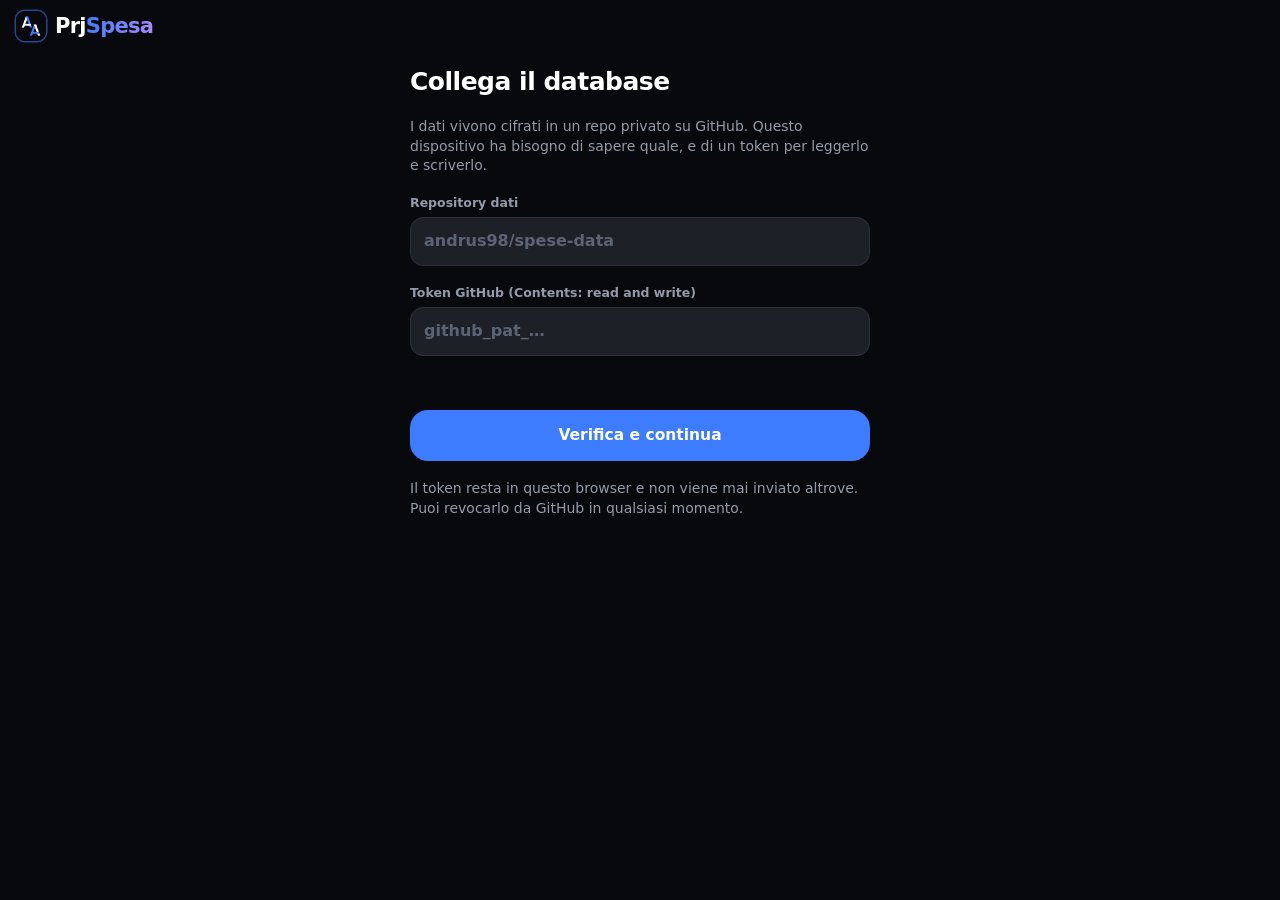
==== index.html @ e2646e6a "PrjSpesa" ====
<!doctype html>
<html lang="it">
<head>
<meta charset="utf-8">
<!-- viewport-fit=cover: senza, env(safe-area-inset-*) resta a zero e la nav
     bar finisce sotto la barra home dell'iPhone. -->
<meta name="viewport" content="width=device-width, initial-scale=1, viewport-fit=cover">
<meta http-equiv="Content-Security-Policy"
      content="default-src 'self'; connect-src 'self' https://api.github.com; img-src 'self' data:; object-src 'none'; base-uri 'none'">
<meta name="theme-color" content="#08090C">
<meta name="mobile-web-app-capable" content="yes">
<meta name="apple-mobile-web-app-capable" content="yes">
<meta name="apple-mobile-web-app-status-bar-style" content="black-translucent">
<meta name="apple-mobile-web-app-title" content="PrjSpesa">
<title>PrjSpesa</title>
<link rel="manifest" href="./manifest.webmanifest">
<!-- iOS non prende l'icona dal manifest: la vuole qui. -->
<link rel="apple-touch-icon" href="./icons/icon-180.png">
<link rel="icon" href="./icons/icon-192.png" type="image/png">
<link rel="stylesheet" href="./css/app.css">
</head>
<body>
  <div class="app">
    <div></div>
    <div class="empty-state">Avvio…</div>
    <div></div>
  </div>
  <script type="module" src="./js/app.js"></script>
</body>
</html>
---- css/app.css ----
/* Design system — scuro, fintech. Tipografia di sistema (SF Pro su iPhone,
   cioè lo stesso font delle app native). Nessun font esterno: il CSP lo
   vieterebbe, e comunque i font commerciali non sono ridistribuibili. */

:root {
  color-scheme: dark;

  /* Fondali */
  --bg: #08090C;
  --surface: #14161B;
  --surface-2: #1D2027;
  --surface-3: #262A33;
  --hairline: #2C313B;

  /* Testo */
  --text: #FFFFFF;
  --text-dim: #939BAA;
  --text-faint: #5C6474;

  /* Accento */
  --accent: #3D7BFF;
  --accent-soft: #1B2C55;
  --accent-text: #FFFFFF;
  --violet: #8B5CF6;

  --positive: #2ED573;
  --negative: #FF4757;

  /* Forma */
  --r-tile: 20px;
  --r-card: 18px;
  --r-key: 16px;
  --r-pill: 999px;

  --gap: 10px;
  --pad: 16px;

  --topbar-h: 52px;
  --tabbar-h: 58px;

  --ease: cubic-bezier(.32, .72, 0, 1);
}

* { box-sizing: border-box; -webkit-tap-highlight-color: transparent; }

html, body {
  margin: 0;
  height: 100%;
  background: var(--bg);
  color: var(--text);
  font-family: -apple-system, BlinkMacSystemFont, "SF Pro Text", system-ui, sans-serif;
  font-size: 16px;
  line-height: 1.4;
  -webkit-font-smoothing: antialiased;
  overscroll-behavior: none;
}

button { font: inherit; color: inherit; background: none; border: 0; cursor: pointer; }
input { font: inherit; color: inherit; }

/* Numeri sempre tabulari: le cifre non devono ballare mentre si digita. */
.num { font-variant-numeric: tabular-nums; letter-spacing: -.02em; }

/* ============================ Guscio ==================================== */
/* 100dvh, non 100vh: su iOS il secondo include la chrome del browser e il
   layout "quasi" entra, cioè scrolla. */

.app {
  height: 100dvh;
  display: grid;
  grid-template-rows: auto 1fr auto;
  padding-top: env(safe-area-inset-top);
  overflow: hidden;
}

.topbar {
  height: var(--topbar-h);
  display: flex;
  align-items: center;
  justify-content: space-between;
  padding: 0 var(--pad);
}

.brand { display: flex; align-items: center; gap: 9px; }
.brand-mark {
  width: 30px; height: 30px; flex: none;
  border-radius: 9px;
  /* Il marchio e' quasi nero come lo sfondo della barra: senza un contorno
     sparirebbe. Il filo blu lo stacca e lo lega all'accento dell'app. */
  box-shadow: 0 0 0 1.5px color-mix(in srgb, var(--accent) 55%, transparent);
}
.topbar h1 {
  margin: 0; font-size: 21px; font-weight: 800; letter-spacing: -.035em;
  line-height: 1.05;
}
/* La seconda meta del nome prende il gradiente del marchio: lega il titolo
   all'icona senza aggiungere un'immagine. */
.topbar h1 .accent {
  background: linear-gradient(100deg, var(--accent) 0%, #A78BFA 100%);
  -webkit-background-clip: text; background-clip: text;
  -webkit-text-fill-color: transparent; color: transparent;
}
.topbar .sub { font-size: 11.5px; color: var(--text-dim); font-weight: 600; letter-spacing: .01em; }

.icon-btn {
  width: 38px; height: 38px;
  display: grid; place-items: center;
  border-radius: var(--r-pill);
  background: var(--surface-2);
  color: var(--text-dim);
  transition: background .15s var(--ease);
}
.icon-btn:active { background: var(--surface-3); }

.screen-host { min-height: 0; overflow: hidden; display: grid; }
.screen { min-height: 0; overflow-y: auto; padding: 4px var(--pad) 0; -webkit-overflow-scrolling: touch; }

/* `hidden` deve battere i display espliciti (.tabbar è grid, .panel è grid). */
[hidden] { display: none !important; }

/* ============================ Tab bar =================================== */

.tabbar {
  display: grid;
  grid-template-columns: repeat(4, 1fr);
  height: calc(var(--tabbar-h) + env(safe-area-inset-bottom));
  padding-bottom: env(safe-area-inset-bottom);
  background: color-mix(in srgb, var(--surface) 92%, transparent);
  border-top: 1px solid var(--hairline);
  backdrop-filter: blur(20px);
}

.tab {
  display: flex; flex-direction: column; align-items: center; justify-content: center;
  gap: 3px;
  font-size: 9.5px; font-weight: 600;
  color: var(--text-faint);
  transition: color .15s var(--ease);
}
.tab svg { width: 22px; height: 22px; }
.tab[aria-selected="true"] { color: var(--accent); }

/* ============================ Griglia categorie ========================= */

/* Le tessere restano QUADRATE — la larghezza della colonna decide anche
   l'altezza — e lo spazio verticale che avanza viene distribuito in bande
   uguali sopra, sotto e fra le righe. Allungare le tessere per riempire
   l'altezza le avrebbe rese rettangoli. */
.cat-grid {
  display: grid;
  /* minmax(0, 1fr) e non 1fr: la larghezza minima automatica di una colonna
     e' quella del contenuto, e una parola lunga come "Manutenzione"
     allargherebbe la sua colonna trascinando tutte le altre fuori schermo. */
  grid-template-columns: repeat(4, minmax(0, 1fr));
  gap: var(--gap);
  height: 100%;
  align-content: space-evenly;
  padding-bottom: var(--pad);
}

/* Le categorie sono piene di violetto con testo bianco; i Canoni, che non
   registrano una spesa, sono l'inverso: fondo chiaro e segno colorato. Lo
   scambio e' il modo piu' rapido per dire "questa tessera fa un'altra cosa",
   perche' si legge prima ancora di riconoscere l'icona.
   L'ombra colorata stacca le tessere dal fondo quasi nero: senza, i bordi
   arrotondati si perdono e la griglia sembra piatta. */
.cat-tile {
  aspect-ratio: 1;
  display: flex; flex-direction: column; align-items: center; justify-content: center;
  gap: 7px;
  padding: 6px 3px;
  border-radius: var(--r-tile);
  /* Due strati: la sfumatura di base piu' una luce radiale in alto a
     sinistra. Da sola la lineare appiattisce; il riflesso obliquo da' alla
     tessera un volume che si vede anche a 83 px. */
  background:
    radial-gradient(115% 85% at 26% 10%, rgba(255, 255, 255, .34) 0%, rgba(255, 255, 255, 0) 58%),
    linear-gradient(158deg, #6D7CFF 0%, #7B4CF0 100%);
  border: 1.5px solid rgba(255, 255, 255, .18);
  color: #FFFFFF;
  box-shadow:
    0 7px 18px rgba(105, 66, 232, .42),
    inset 0 1px 0 rgba(255, 255, 255, .30),
    inset 0 -8px 14px rgba(48, 20, 120, .30);
  transition: transform .12s var(--ease), box-shadow .12s var(--ease), background .12s var(--ease);
}
.cat-tile:active {
  transform: scale(.94);
  background:
    radial-gradient(115% 85% at 26% 10%, rgba(255, 255, 255, .20) 0%, rgba(255, 255, 255, 0) 58%),
    linear-gradient(158deg, #5A69E8 0%, #6739D6 100%);
  box-shadow: 0 2px 7px rgba(105, 66, 232, .34), inset 0 -4px 10px rgba(48, 20, 120, .34);
}
.cat-tile svg { width: 26px; height: 26px; color: #FFFFFF; }

.cat-tile .label {
  font-size: 11.5px; font-weight: 800; line-height: 1.12;
  letter-spacing: -.01em;
  text-align: center; color: #FFFFFF;
  /* Le etichette arrivano dai dati e possono essere lunghe: si spezzano con
     il trattino invece di allargare la tessera. */
  hyphens: auto; overflow-wrap: anywhere;
  overflow: hidden; display: -webkit-box; -webkit-line-clamp: 2; -webkit-box-orient: vertical;
}

.cat-tile.add { background: transparent; border: 1.5px dashed var(--hairline); box-shadow: none; }
.cat-tile.add svg { color: var(--text-faint); }

/* I canoni non sono una spesa che fai adesso: la tessera lo dice da sola,
   invertendo il rapporto fra fondo e segno. Etichetta dello stesso colore
   dell'icona, cosi la tessera resta una cosa sola. */
.cat-tile.special {
  /* Su una superficie chiara il volume lo fa l'OMBRA, non la luce: un
     riflesso bianco su fondo bianco e' invisibile. Qui la sfumatura scende
     verso il violetto e una velatura radiale scurisce l'angolo in basso a
     destra, cioe' il lato opposto alla luce delle altre tessere. */
  background:
    radial-gradient(105% 80% at 80% 94%, rgba(110, 63, 232, .26) 0%, rgba(110, 63, 232, 0) 62%),
    linear-gradient(165deg, #FFFFFF 0%, #F4F1FF 46%, #DED4FF 100%);
  border-color: rgba(123, 76, 240, .5);
  box-shadow:
    0 7px 18px rgba(123, 76, 240, .32),
    inset 0 1px 0 rgba(255, 255, 255, 1),
    inset 0 -9px 16px rgba(110, 63, 232, .22);
}
.cat-tile.special:active {
  background:
    radial-gradient(105% 80% at 80% 94%, rgba(110, 63, 232, .30) 0%, rgba(110, 63, 232, 0) 62%),
    linear-gradient(165deg, #EAE4FF 0%, #D2C6FF 100%);
  box-shadow: 0 2px 7px rgba(123, 76, 240, .28), inset 0 -5px 12px rgba(110, 63, 232, .26);
}
.cat-tile.special svg { color: #6E3FE8; }
.cat-tile.special .label { color: #6E3FE8; }

/* Schermi bassi: si stringe invece di traboccare. */
@media (max-height: 700px) {
  :root { --gap: 8px; --r-tile: 17px; }
  .cat-tile svg { width: 22px; height: 22px; }
  .cat-tile .label { font-size: 10px; }
}

/* ============================ Sheet di inserimento ====================== */

dialog.sheet {
  width: 100%;
  max-width: 480px;
  /* Lo stylesheet del browser impone `height: fit-content` sui dialog. Qui
     tutti i figli sono in position:absolute, quindi non fanno altezza: senza
     un'altezza esplicita il dialog collassa a 0 e il contenuto ancorato con
     `bottom: 0` finisce sopra il bordo dello schermo, invisibile. */
  height: 100dvh;
  max-height: 100dvh;
  margin: 0 auto;
  padding: 0;
  border: 0;
  background: transparent;
  color: var(--text);
  position: fixed;
  inset: 0;
}
dialog.sheet::backdrop { background: rgba(0, 0, 0, .6); backdrop-filter: blur(3px); }

.sheet-inner {
  position: absolute;
  left: 0; right: 0; bottom: 0;
  background: var(--surface);
  border-radius: 26px 26px 0 0;
  padding: 8px var(--pad) calc(12px + env(safe-area-inset-bottom));
  display: flex; flex-direction: column; gap: 12px;
  animation: rise .28s var(--ease);
}
@keyframes rise { from { transform: translateY(100%); } }

.grabber { width: 36px; height: 4px; border-radius: 2px; background: var(--surface-3); margin: 4px auto 0; }

.sheet-head { display: flex; align-items: center; gap: 10px; }
.sheet-head .chip {
  width: 34px; height: 34px; border-radius: 11px;
  background: var(--accent-soft); color: var(--accent);
  display: grid; place-items: center;
}
.sheet-head .chip svg { width: 20px; height: 20px; }
.sheet-head .name { font-size: 15px; font-weight: 700; }
.sheet-head .close { margin-left: auto; }

/* Display dell'importo */
.amount {
  display: flex; align-items: baseline; justify-content: center; gap: 4px;
  padding: 10px 0 4px;
  font-size: 44px; font-weight: 700; letter-spacing: -.03em;
}
.amount .cur { font-size: 26px; color: var(--text-faint); font-weight: 600; }
.amount .val { min-width: 1ch; }
.amount.empty .val { color: var(--text-faint); }
.amount .caret {
  width: 2px; height: 38px; background: var(--accent);
  border-radius: 1px; animation: blink 1.1s steps(1) infinite;
}
@keyframes blink { 50% { opacity: 0; } }

.amount-err { text-align: center; font-size: 12.5px; color: var(--negative); min-height: 16px; font-weight: 500; }

/* Righe a scomparsa */
.toggle-row {
  display: flex; align-items: center; gap: 8px;
  padding: 11px 13px;
  border-radius: 13px;
  background: var(--surface-2);
  font-size: 13.5px; font-weight: 600;
  width: 100%;
  text-align: left;
}
.toggle-row .val { margin-left: auto; color: var(--text-dim); font-weight: 500; }
.toggle-row svg { width: 17px; height: 17px; color: var(--text-dim); }
.toggle-row[aria-expanded="true"] { background: var(--accent-soft); color: var(--accent); }
.toggle-row[aria-expanded="true"] svg,
.toggle-row[aria-expanded="true"] .val { color: var(--accent); }

.panel { display: grid; gap: 8px; padding: 2px 0 6px; }
.panel[hidden] { display: none; }

.chips { display: flex; flex-wrap: wrap; gap: 6px; }
.chip-btn {
  padding: 7px 11px; border-radius: var(--r-pill);
  background: var(--surface-2); color: var(--text-dim);
  font-size: 13px; font-weight: 600;
}
.chip-btn[aria-pressed="true"] { background: var(--accent); color: var(--accent-text); }

.field {
  width: 100%;
  padding: 12px 13px;
  border-radius: 13px;
  border: 1px solid var(--hairline);
  background: var(--surface-2);
  font-size: 16px; /* mai sotto 16: iOS zooma sul focus */
}
.field::placeholder { color: var(--text-faint); }
.field:focus { outline: none; border-color: var(--accent); }

/* ============================ Tastierino ================================ */
/* Tastierino nostro, non quello di iOS: il tastierino numerico di sistema non
   ha il tasto Invio, e la tastiera di sistema coprirebbe il pulsante di
   conferma. Con il nostro, il tasto di conferma sta sempre dove sta il pollice. */

.keypad { display: grid; grid-template-columns: repeat(3, 1fr); gap: 8px; }

.key {
  height: 52px;
  border-radius: var(--r-key);
  background: var(--surface-2);
  font-size: 23px; font-weight: 600;
  font-variant-numeric: tabular-nums;
  display: grid; place-items: center;
  transition: background .1s var(--ease), transform .1s var(--ease);
  user-select: none;
}
.key:active { background: var(--surface-3); transform: scale(.96); }
.key svg { width: 24px; height: 24px; }

.confirm {
  height: 52px;
  border-radius: var(--r-key);
  background: var(--accent);
  color: var(--accent-text);
  font-size: 16px; font-weight: 700;
  display: grid; place-items: center;
  transition: opacity .15s var(--ease), transform .1s var(--ease);
}
.confirm:active { transform: scale(.98); }
.confirm:disabled { opacity: .3; }
.confirm.busy { opacity: .6; }

/* ============================ Setup ===================================== */

.setup { max-width: 460px; margin: 0 auto; padding: 8px 0 32px; display: grid; gap: 18px; }
.setup h2 { margin: 0; font-size: 25px; font-weight: 700; letter-spacing: -.02em; }
.setup p { margin: 0; color: var(--text-dim); font-size: 14px; }
.setup label { display: grid; gap: 6px; font-size: 12.5px; font-weight: 600; color: var(--text-dim); }

.warn {
  padding: 13px; border-radius: var(--r-card);
  background: color-mix(in srgb, var(--negative) 12%, transparent);
  border: 1px solid color-mix(in srgb, var(--negative) 30%, transparent);
  font-size: 13px; color: #FFC9CE;
}

.btn {
  padding: 15px; border-radius: var(--r-card);
  background: var(--accent); color: var(--accent-text);
  font-size: 15.5px; font-weight: 700; width: 100%;
}
.btn:disabled { opacity: .35; }
.btn.ghost { background: var(--surface-2); color: var(--text); }

.status { font-size: 13px; min-height: 18px; }
.status.ok { color: var(--positive); }
.status.ko { color: var(--negative); }
.status.wait { color: var(--text-dim); }

/* ============================ Vari ====================================== */

.empty-state { text-align: center; color: var(--text-faint); padding: 48px 20px; font-size: 14px; }

.toast {
  position: fixed;
  left: 50%; transform: translateX(-50%);
  bottom: calc(var(--tabbar-h) + env(safe-area-inset-bottom) + 14px);
  padding: 11px 17px; border-radius: var(--r-pill);
  background: var(--surface-3); color: var(--text);
  font-size: 13.5px; font-weight: 600;
  box-shadow: 0 8px 28px rgba(0, 0, 0, .5);
  animation: toast-in .25s var(--ease);
  z-index: 10;
}
.toast.ko { background: var(--negative); }
@keyframes toast-in { from { opacity: 0; transform: translate(-50%, 10px); } }

@media (prefers-reduced-motion: reduce) {
  *, *::before, *::after { animation-duration: .01ms !important; transition-duration: .01ms !important; }
}

/* ============================ Riepilogo ================================= */

.period { display: flex; align-items: center; justify-content: space-between; padding: 2px 0 12px; }
.period-label { font-size: 17px; font-weight: 700; letter-spacing: -.01em; text-transform: capitalize; }

.summary-body { display: grid; gap: 10px; padding-bottom: 24px; }

.card { background: var(--surface); border-radius: var(--r-card); padding: 14px; }
.card-label { font-size: 11.5px; font-weight: 600; color: var(--text-dim); text-transform: uppercase; letter-spacing: .05em; }
.card-value { font-size: 22px; font-weight: 700; margin-top: 3px; letter-spacing: -.02em; }
.card-value.pos { color: var(--positive); }
.card-value.neg { color: var(--negative); }

.card.hero { background: linear-gradient(140deg, var(--accent) 0%, #6C4BFF 100%); }
.card.hero .card-label { color: rgba(255, 255, 255, .75); }
.card.hero .card-value { font-size: 34px; }
.card-delta { font-size: 12px; font-weight: 600; margin-top: 6px; color: rgba(255, 255, 255, .8); }

.kpi-row { display: grid; grid-template-columns: repeat(2, 1fr); gap: 10px; }
.kpi-row.three { grid-template-columns: repeat(3, 1fr); }
.kpi-row.three .card-value { font-size: 15px; }
.kpi-row.three .card-label { font-size: 10px; }

.block { margin-top: 8px; }
.block-title { font-size: 11.5px; font-weight: 700; color: var(--text-dim);
               text-transform: uppercase; letter-spacing: .06em; margin: 0 2px 7px; }
.block-body { background: var(--surface); border-radius: var(--r-card); padding: 4px 14px; }
.block-body.stack { display: grid; gap: 12px; padding: 14px; }

.line { display: flex; align-items: center; justify-content: space-between; gap: 12px;
        padding: 11px 0; border-bottom: 1px solid var(--hairline); }
.line:last-child { border-bottom: 0; }
.line-label { font-size: 14px; color: var(--text-dim); overflow: hidden; text-overflow: ellipsis; white-space: nowrap; }
.line-value { font-size: 14.5px; font-weight: 600; white-space: nowrap; }
.line-value.pos { color: var(--positive); }
.line-value.neg { color: var(--negative); }

.cat-row { display: flex; align-items: center; gap: 11px; padding: 10px 0;
           border-bottom: 1px solid var(--hairline); }
.cat-row:last-child { border-bottom: 0; }
.cat-ico { width: 32px; height: 32px; flex: none; border-radius: 10px; display: grid; place-items: center;
           background: var(--surface-2); color: var(--accent); }
.cat-ico svg { width: 18px; height: 18px; }
.cat-main { flex: 1; min-width: 0; }
.cat-top { display: flex; justify-content: space-between; gap: 10px; font-size: 14px; font-weight: 600; }
.bar { display: block; height: 4px; border-radius: 2px; background: var(--surface-3); margin-top: 6px; overflow: hidden; }
.bar-fill { display: block; height: 100%; border-radius: 2px; background: var(--accent); }

/* ============================ Impostazioni ============================== */

dialog.sheet.full { }
.sheet-full-inner {
  position: absolute; inset: 0;
  background: var(--bg);
  padding: calc(10px + env(safe-area-inset-top)) var(--pad) calc(20px + env(safe-area-inset-bottom));
  display: flex; flex-direction: column; gap: 10px;
  overflow-y: auto;
  animation: rise .28s var(--ease);
}
.settings-body { display: grid; gap: 14px; }

.hint { margin: 0; font-size: 12.5px; color: var(--text-dim); line-height: 1.45; }

.inline-field { display: flex; align-items: center; justify-content: space-between; gap: 12px;
                font-size: 13.5px; font-weight: 600; color: var(--text-dim); }
.field.small { width: 42%; padding: 9px 11px; text-align: right; font-size: 16px; }
select.field { -webkit-appearance: none; appearance: none; }

.recurring-row { border-bottom: 1px solid var(--hairline); padding-bottom: 12px; }
.recurring-head { display: flex; align-items: center; justify-content: space-between; font-size: 14px; font-weight: 700; margin-bottom: 8px; }
.recurring-head .icon-btn { width: 30px; height: 30px; }
.recurring-head .icon-btn svg { width: 16px; height: 16px; }
.recurring-fields { display: grid; gap: 8px; }

.btn.ghost { display: flex; align-items: center; justify-content: center; gap: 8px; }
.btn svg, .btn-ico svg { width: 18px; height: 18px; }
.btn.ghost.danger { color: var(--negative); }

/* ============================ Movimenti ================================= */

.movements-total { display: flex; justify-content: space-between; align-items: baseline;
                   font-size: 12.5px; color: var(--text-dim); font-weight: 600; padding: 0 2px 8px; }
.movements-total .num { font-size: 15px; color: var(--text); }

.movements { display: grid; gap: 6px; }

.mov { display: flex; align-items: center; gap: 11px; width: 100%; text-align: left;
       padding: 10px 12px; border-radius: 14px; background: var(--surface);
       transition: background .12s var(--ease); }
.mov:active { background: var(--surface-2); }
.mov-main { flex: 1; min-width: 0; display: grid; }
.mov-title { font-size: 14.5px; font-weight: 600; overflow: hidden; text-overflow: ellipsis; white-space: nowrap; }
.mov-sub { font-size: 11.5px; color: var(--text-dim); overflow: hidden; text-overflow: ellipsis; white-space: nowrap; }
.mov-amount { font-size: 15px; font-weight: 700; white-space: nowrap; }

.export-zone { padding: 20px 0 24px; }

/* Barra d'errore: su iPhone non c'è una console, quindi gli errori non
   gestiti devono comparire a schermo. Si chiude toccandola. */
.errorbar {
  position: fixed; left: 0; right: 0; bottom: 0; z-index: 100;
  padding: 12px 16px calc(12px + env(safe-area-inset-bottom));
  background: var(--negative); color: #fff;
  font-size: 12.5px; font-weight: 600; line-height: 1.35;
  word-break: break-word;
}

/* Azioni che non devono invitare al tocco: larghezza contenuta, allineate a
   sinistra come una voce di menu, non come un pulsante primario. */
.btn.compact { width: auto; padding: 11px 18px; font-size: 14px; justify-self: center; }

/* Righe dell'anno, nella schermata Entrate: sono pulsanti, ma devono leggersi
   come righe di una lista. */
.line.as-button { width: 100%; text-align: left; }
.line.as-button:active { background: var(--surface-2); }
.line.as-button.current .line-label { color: var(--text); font-weight: 700; }
.line-value.muted { color: var(--text-faint); font-weight: 500; }

.recurring-when { font-size: 11.5px; color: var(--text-dim); font-weight: 500; margin-left: auto; }
.recurring-head .cat-ico { width: 28px; height: 28px; }
.recurring-head .cat-ico svg { width: 16px; height: 16px; }
.recurring-head .icon-btn { margin-left: 10px; }
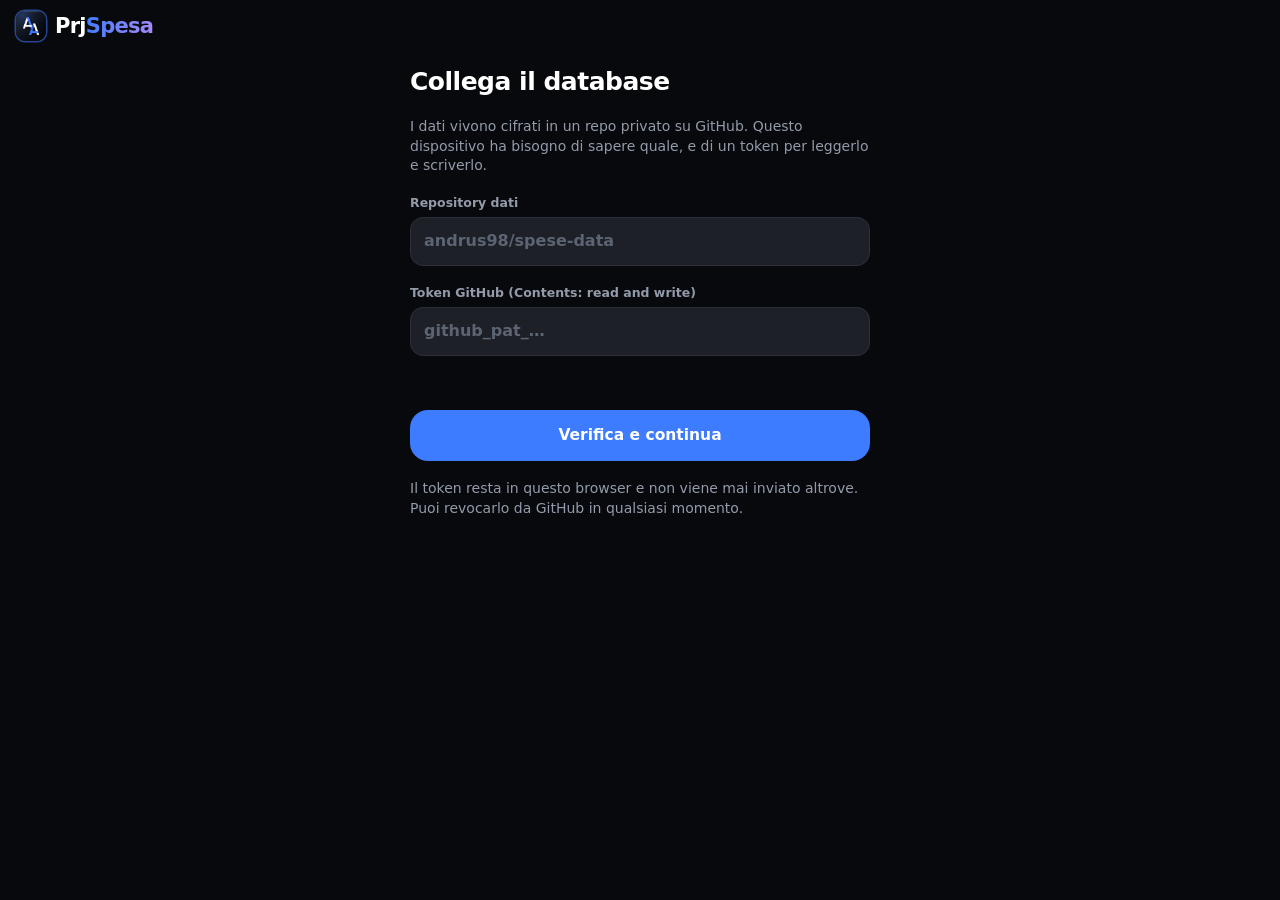
==== commit a90941fb: "Improvements, logo, update button, zoom disabled" ====
--- a/index.html
+++ b/index.html
@@ -3,8 +3,12 @@
 <head>
 <meta charset="utf-8">
 <!-- viewport-fit=cover: senza, env(safe-area-inset-*) resta a zero e la nav
-     bar finisce sotto la barra home dell'iPhone. -->
-<meta name="viewport" content="width=device-width, initial-scale=1, viewport-fit=cover">
+     bar finisce sotto la barra home dell'iPhone.
+     user-scalable=no: e' un'app, non un documento. Lo zoom qui non serve a
+     leggere, serve solo a sballare il layout con un doppio tocco storto sulla
+     griglia. Safari lo ignora in una scheda normale ma lo rispetta in
+     modalita' standalone, cioe' proprio dove l'app vive. -->
+<meta name="viewport" content="width=device-width, initial-scale=1, maximum-scale=1, user-scalable=no, viewport-fit=cover">
 <meta http-equiv="Content-Security-Policy"
       content="default-src 'self'; connect-src 'self' https://api.github.com; img-src 'self' data:; object-src 'none'; base-uri 'none'">
 <meta name="theme-color" content="#08090C">
--- a/css/app.css
+++ b/css/app.css
@@ -41,7 +41,10 @@
   --ease: cubic-bezier(.32, .72, 0, 1);
 }
 
-* { box-sizing: border-box; -webkit-tap-highlight-color: transparent; }
+/* touch-action: manipulation toglie lo zoom da doppio tocco. Serve QUI e non
+   solo nel viewport perche' e' l'unica cosa che elimina anche l'attesa di
+   ~300 ms con cui il browser aspetta il secondo tocco. */
+* { box-sizing: border-box; -webkit-tap-highlight-color: transparent; touch-action: manipulation; }
 
 html, body {
   margin: 0;
@@ -53,6 +56,12 @@
   line-height: 1.4;
   -webkit-font-smoothing: antialiased;
   overscroll-behavior: none;
+  /* Solo scorrimento: pan-x pan-y esclude la pinch, che `manipulation`
+     lascerebbe passare. Il browser interseca i valori risalendo gli
+     antenati, quindi imporlo qui vale per tutta la pagina. */
+  touch-action: pan-x pan-y;
+  /* Senza questo iOS ingrandisce da solo il testo in landscape. */
+  -webkit-text-size-adjust: 100%;
 }
 
 button { font: inherit; color: inherit; background: none; border: 0; cursor: pointer; }
@@ -124,7 +133,12 @@
   display: grid;
   grid-template-columns: repeat(4, 1fr);
   height: calc(var(--tabbar-h) + env(safe-area-inset-bottom));
-  padding-bottom: env(safe-area-inset-bottom);
+  /* Non tutto l'inset: la barra home dell'iPhone e' una striscia sottile in
+     fondo a un'area di sicurezza generosa, e riservarla per intero lasciava
+     le icone alte con una fascia vuota sotto. Se ne restituisce una parte al
+     contenuto, tenendo comunque libera la striscia. Su un browser senza
+     notch l'inset e' 0 e la max() impedisce un padding negativo. */
+  padding-bottom: max(0px, calc(env(safe-area-inset-bottom) - 10px));
   background: color-mix(in srgb, var(--surface) 92%, transparent);
   border-top: 1px solid var(--hairline);
   backdrop-filter: blur(20px);
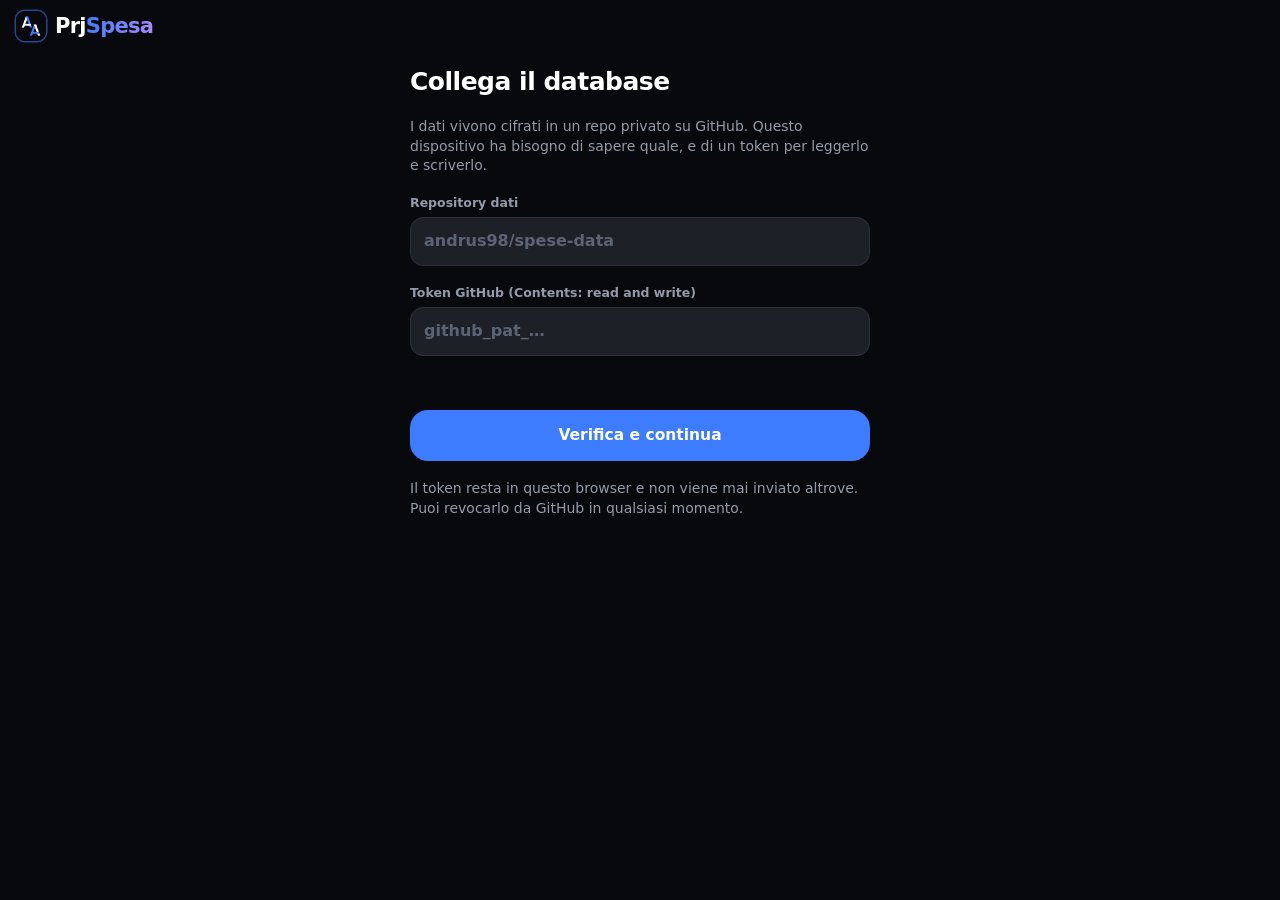
==== commit 71872617: "Ripristino allo stato di e2646e6 Si torna al commit precedente a ogni modifica sullo zoom. Con quell" ====
--- a/index.html
+++ b/index.html
@@ -3,12 +3,8 @@
 <head>
 <meta charset="utf-8">
 <!-- viewport-fit=cover: senza, env(safe-area-inset-*) resta a zero e la nav
-     bar finisce sotto la barra home dell'iPhone.
-     user-scalable=no: e' un'app, non un documento. Lo zoom qui non serve a
-     leggere, serve solo a sballare il layout con un doppio tocco storto sulla
-     griglia. Safari lo ignora in una scheda normale ma lo rispetta in
-     modalita' standalone, cioe' proprio dove l'app vive. -->
-<meta name="viewport" content="width=device-width, initial-scale=1, maximum-scale=1, user-scalable=no, viewport-fit=cover">
+     bar finisce sotto la barra home dell'iPhone. -->
+<meta name="viewport" content="width=device-width, initial-scale=1, viewport-fit=cover">
 <meta http-equiv="Content-Security-Policy"
       content="default-src 'self'; connect-src 'self' https://api.github.com; img-src 'self' data:; object-src 'none'; base-uri 'none'">
 <meta name="theme-color" content="#08090C">
--- a/css/app.css
+++ b/css/app.css
@@ -41,10 +41,7 @@
   --ease: cubic-bezier(.32, .72, 0, 1);
 }
 
-/* touch-action: manipulation toglie lo zoom da doppio tocco. Serve QUI e non
-   solo nel viewport perche' e' l'unica cosa che elimina anche l'attesa di
-   ~300 ms con cui il browser aspetta il secondo tocco. */
-* { box-sizing: border-box; -webkit-tap-highlight-color: transparent; touch-action: manipulation; }
+* { box-sizing: border-box; -webkit-tap-highlight-color: transparent; }
 
 html, body {
   margin: 0;
@@ -56,12 +53,6 @@
   line-height: 1.4;
   -webkit-font-smoothing: antialiased;
   overscroll-behavior: none;
-  /* Solo scorrimento: pan-x pan-y esclude la pinch, che `manipulation`
-     lascerebbe passare. Il browser interseca i valori risalendo gli
-     antenati, quindi imporlo qui vale per tutta la pagina. */
-  touch-action: pan-x pan-y;
-  /* Senza questo iOS ingrandisce da solo il testo in landscape. */
-  -webkit-text-size-adjust: 100%;
 }
 
 button { font: inherit; color: inherit; background: none; border: 0; cursor: pointer; }
@@ -133,12 +124,7 @@
   display: grid;
   grid-template-columns: repeat(4, 1fr);
   height: calc(var(--tabbar-h) + env(safe-area-inset-bottom));
-  /* Non tutto l'inset: la barra home dell'iPhone e' una striscia sottile in
-     fondo a un'area di sicurezza generosa, e riservarla per intero lasciava
-     le icone alte con una fascia vuota sotto. Se ne restituisce una parte al
-     contenuto, tenendo comunque libera la striscia. Su un browser senza
-     notch l'inset e' 0 e la max() impedisce un padding negativo. */
-  padding-bottom: max(0px, calc(env(safe-area-inset-bottom) - 10px));
+  padding-bottom: env(safe-area-inset-bottom);
   background: color-mix(in srgb, var(--surface) 92%, transparent);
   border-top: 1px solid var(--hairline);
   backdrop-filter: blur(20px);
